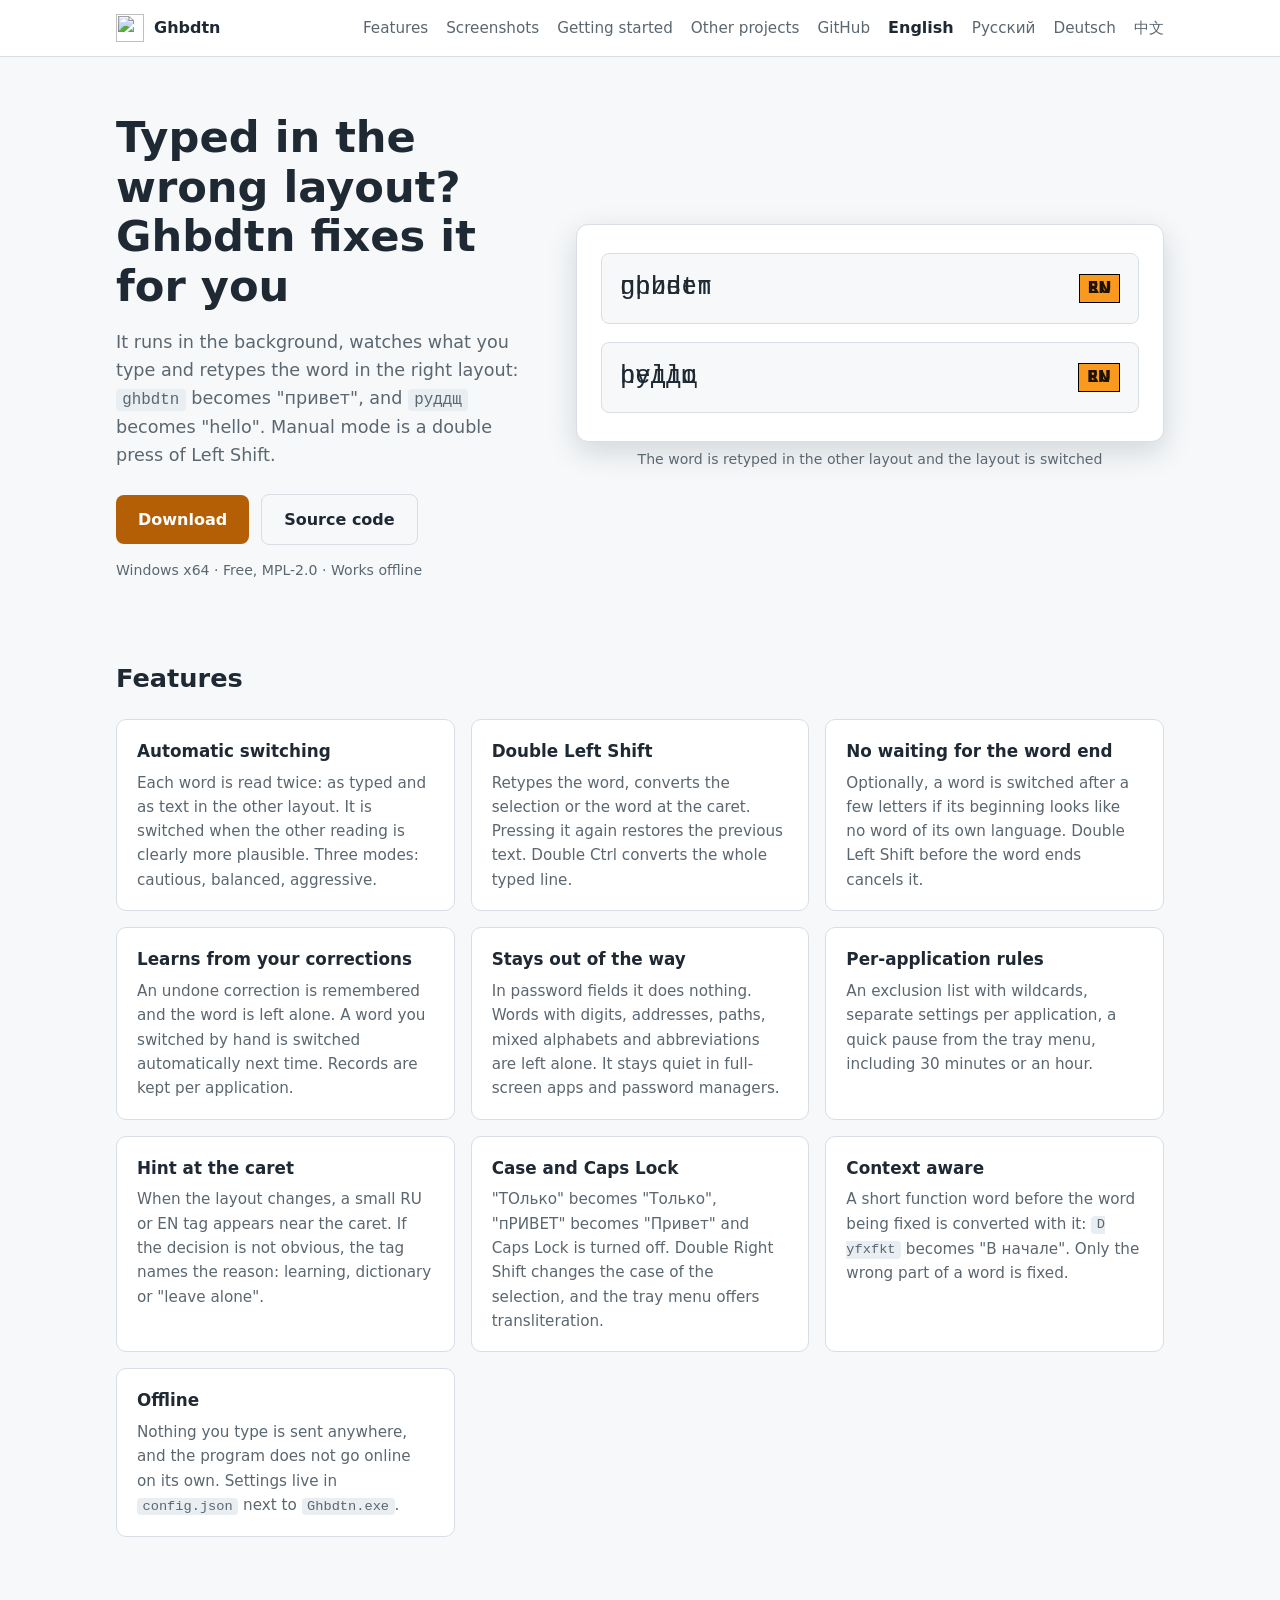
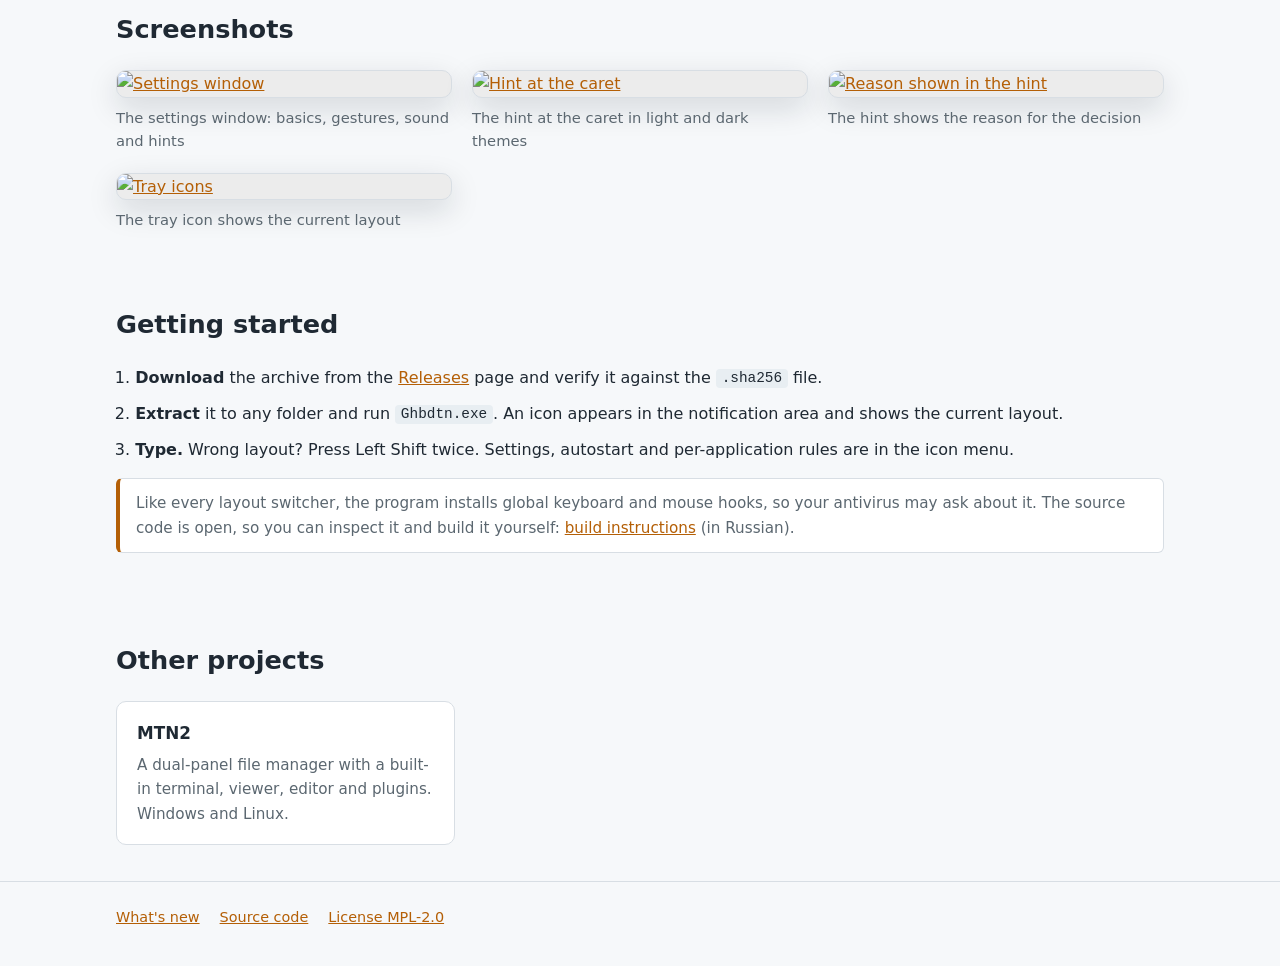
==== site/en/index.html @ 602c46ea "Add project site for GitHub Pages" ====
<!doctype html>
<html lang="en">
<head>
<meta charset="utf-8">
<meta name="viewport" content="width=device-width, initial-scale=1">
<title>Ghbdtn – automatic keyboard layout correction for Windows</title>
<meta name="description" content="Ghbdtn fixes words typed in the wrong keyboard layout: ghbdtn becomes привет, руддщ becomes hello. Runs in the background, offline, open source.">
<link rel="icon" href="../images/icon.ico">
<link rel="stylesheet" href="../style.css">
<link rel="alternate" hreflang="en" href="./">
<link rel="alternate" hreflang="ru" href="../ru/">
<link rel="alternate" hreflang="de" href="../de/">
<link rel="alternate" hreflang="zh" href="../zh/">
<meta property="og:title" content="Ghbdtn – automatic keyboard layout correction for Windows">
<meta property="og:description" content="Automatic RU/EN keyboard layout correction for Windows. Open source, offline.">
<meta property="og:image" content="https://laex.github.io/Ghbdtn/images/caret_hint_states.png">
<meta property="og:type" content="website">
</head>
<body>
<header class="top">
  <div class="wrap">
    <a class="brand" href="./"><img src="../images/icon.ico" alt="" width="28" height="28"> Ghbdtn</a>
    <nav class="links">
      <a href="#features">Features</a>
      <a href="#screenshots">Screenshots</a>
      <a href="#start">Getting started</a>
      <a href="#projects">Other projects</a>
      <a href="https://github.com/Laex/Ghbdtn">GitHub</a>
      <span class="lang">English</span>
      <a href="../ru/">Русский</a>
      <a href="../de/">Deutsch</a>
      <a href="../zh/">中文</a>
    </nav>
  </div>
</header>

<main class="wrap">
  <div class="hero">
    <div>
      <h1>Typed in the wrong layout? Ghbdtn fixes it for you</h1>
      <p class="lead">It runs in the background, watches what you type and retypes the word in the right layout: <code>ghbdtn</code> becomes "привет", and <code>руддщ</code> becomes "hello". Manual mode is a double press of Left Shift.</p>
      <div class="cta">
        <a class="btn" href="https://github.com/Laex/Ghbdtn/releases">Download</a>
        <a class="btn secondary" href="https://github.com/Laex/Ghbdtn">Source code</a>
      </div>
      <p class="fine">Windows x64 · Free, MPL-2.0 · Works offline</p>
    </div>
    <div>
      <div class="demo" aria-hidden="true">
        <div class="demo-field">
          <span class="demo-text"><span class="t-a">ghbdtn</span><span class="t-b">привет</span></span>
          <span class="demo-badge"><span class="t-a">EN</span><span class="t-b">RU</span></span>
        </div>
        <div class="demo-field">
          <span class="demo-text"><span class="t-a">руддщ</span><span class="t-b">hello</span></span>
          <span class="demo-badge"><span class="t-a">RU</span><span class="t-b">EN</span></span>
        </div>
      </div>
      <p class="fine demo-cap">The word is retyped in the other layout and the layout is switched</p>
    </div>
  </div>

  <section id="features">
    <h2>Features</h2>
    <div class="cards">
      <div class="card"><h3>Automatic switching</h3><p>Each word is read twice: as typed and as text in the other layout. It is switched when the other reading is clearly more plausible. Three modes: cautious, balanced, aggressive.</p></div>
      <div class="card"><h3>Double Left Shift</h3><p>Retypes the word, converts the selection or the word at the caret. Pressing it again restores the previous text. Double Ctrl converts the whole typed line.</p></div>
      <div class="card"><h3>No waiting for the word end</h3><p>Optionally, a word is switched after a few letters if its beginning looks like no word of its own language. Double Left Shift before the word ends cancels it.</p></div>
      <div class="card"><h3>Learns from your corrections</h3><p>An undone correction is remembered and the word is left alone. A word you switched by hand is switched automatically next time. Records are kept per application.</p></div>
      <div class="card"><h3>Stays out of the way</h3><p>In password fields it does nothing. Words with digits, addresses, paths, mixed alphabets and abbreviations are left alone. It stays quiet in full-screen apps and password managers.</p></div>
      <div class="card"><h3>Per-application rules</h3><p>An exclusion list with wildcards, separate settings per application, a quick pause from the tray menu, including 30 minutes or an hour.</p></div>
      <div class="card"><h3>Hint at the caret</h3><p>When the layout changes, a small RU or EN tag appears near the caret. If the decision is not obvious, the tag names the reason: learning, dictionary or "leave alone".</p></div>
      <div class="card"><h3>Case and Caps Lock</h3><p>"ТОлько" becomes "Только", "пРИВЕТ" becomes "Привет" and Caps Lock is turned off. Double Right Shift changes the case of the selection, and the tray menu offers transliteration.</p></div>
      <div class="card"><h3>Context aware</h3><p>A short function word before the word being fixed is converted with it: <code>D yfxfkt</code> becomes "В начале". Only the wrong part of a word is fixed.</p></div>
      <div class="card"><h3>Offline</h3><p>Nothing you type is sent anywhere, and the program does not go online on its own. Settings live in <code>config.json</code> next to <code>Ghbdtn.exe</code>.</p></div>
    </div>
  </section>

  <section id="screenshots">
    <h2>Screenshots</h2>
    <div class="gallery">
      <figure><a class="shot light" href="../images/settings.png"><img loading="lazy" src="../images/settings.png" alt="Settings window"></a><figcaption>The settings window: basics, gestures, sound and hints</figcaption></figure>
      <figure><a class="shot light" href="../images/caret_hint_states.png"><img loading="lazy" src="../images/caret_hint_states.png" alt="Hint at the caret"></a><figcaption>The hint at the caret in light and dark themes</figcaption></figure>
      <figure><a class="shot light" href="../images/caret_hint_notes.png"><img loading="lazy" src="../images/caret_hint_notes.png" alt="Reason shown in the hint"></a><figcaption>The hint shows the reason for the decision</figcaption></figure>
      <figure><a class="shot light" href="../images/tray_icons.png"><img loading="lazy" src="../images/tray_icons.png" alt="Tray icons"></a><figcaption>The tray icon shows the current layout</figcaption></figure>
    </div>
  </section>

  <section id="start">
    <h2>Getting started</h2>
    <ol class="steps">
      <li><strong>Download</strong> the archive from the <a href="https://github.com/Laex/Ghbdtn/releases">Releases</a> page and verify it against the <code>.sha256</code> file.</li>
      <li><strong>Extract</strong> it to any folder and run <code>Ghbdtn.exe</code>. An icon appears in the notification area and shows the current layout.</li>
      <li><strong>Type.</strong> Wrong layout? Press Left Shift twice. Settings, autostart and per-application rules are in the icon menu.</li>
    </ol>
    <p class="note">Like every layout switcher, the program installs global keyboard and mouse hooks, so your antivirus may ask about it. The source code is open, so you can inspect it and build it yourself: <a href="https://github.com/Laex/Ghbdtn#сборка-и-тесты">build instructions</a> (in Russian).</p>
  </section>

  <section id="projects">
    <h2>Other projects</h2>
    <div class="cards">
      <a class="card" href="https://laex.github.io/MTN2/en/"><h3>MTN2</h3><p>A dual-panel file manager with a built-in terminal, viewer, editor and plugins. Windows and Linux.</p></a>
    </div>
  </section>
</main>

<footer>
  <div class="wrap">
    <a href="https://github.com/Laex/Ghbdtn/blob/main/CHANGELOG.md">What's new</a>
    <a href="https://github.com/Laex/Ghbdtn">Source code</a>
    <a href="https://github.com/Laex/Ghbdtn/blob/main/LICENSE">License MPL-2.0</a>
  </div>
</footer>
</body>
</html>
---- site/style.css ----
:root {
  --bg: #f6f8fa;
  --surface: #ffffff;
  --text: #1f2933;
  --muted: #5b6770;
  --border: #d8dee4;
  --accent: #b45f06;
  --accent-text: #ffffff;
  --code-bg: #e8eef2;
  --shadow: 0 10px 30px rgba(15, 30, 40, 0.15);
  color-scheme: light dark;
}

@media (prefers-color-scheme: dark) {
  :root:not([data-theme="light"]) {
    --bg: #0e1418;
    --surface: #151d23;
    --text: #e4eaee;
    --muted: #93a1ab;
    --border: #26323a;
    --accent: #f99a1e;
    --accent-text: #1f1300;
    --code-bg: #1d2830;
    --shadow: 0 10px 30px rgba(0, 0, 0, 0.5);
  }
}

:root[data-theme="dark"] {
  --bg: #0e1418;
  --surface: #151d23;
  --text: #e4eaee;
  --muted: #93a1ab;
  --border: #26323a;
  --accent: #f99a1e;
  --accent-text: #1f1300;
  --code-bg: #1d2830;
  --shadow: 0 10px 30px rgba(0, 0, 0, 0.5);
}

* { box-sizing: border-box; }

html { scroll-behavior: smooth; }

body {
  margin: 0;
  background: var(--bg);
  color: var(--text);
  font: 16px/1.6 system-ui, -apple-system, "Segoe UI", Roboto, sans-serif;
}

a { color: var(--accent); }

code, kbd {
  font-family: ui-monospace, "Cascadia Mono", Consolas, monospace;
  font-size: 0.9em;
  background: var(--code-bg);
  border-radius: 4px;
  padding: 0.1em 0.4em;
}

kbd { border: 1px solid var(--border); border-bottom-width: 2px; }

.wrap {
  max-width: 1080px;
  margin: 0 auto;
  padding: 0 16px;
}

header.top {
  border-bottom: 1px solid var(--border);
  background: var(--surface);
}

header.top .wrap {
  display: flex;
  align-items: center;
  justify-content: space-between;
  gap: 16px;
  min-height: 56px;
  flex-wrap: wrap;
}

.brand {
  display: flex;
  align-items: center;
  gap: 10px;
  font-weight: 700;
  color: var(--text);
  text-decoration: none;
}

.brand img { width: 28px; height: 28px; }

nav.links { display: flex; gap: 18px; flex-wrap: wrap; align-items: center; }
nav.links a { color: var(--muted); text-decoration: none; font-size: 0.95rem; }
nav.links a:hover { color: var(--accent); }
nav.links .lang { color: var(--text); font-weight: 600; }

.hero {
  display: grid;
  grid-template-columns: minmax(0, 5fr) minmax(0, 7fr);
  gap: 40px;
  align-items: center;
  padding: 56px 0 40px;
}

.hero h1 {
  font-size: clamp(1.9rem, 4vw, 2.7rem);
  line-height: 1.15;
  margin: 0 0 16px;
}

.hero p.lead { color: var(--muted); font-size: 1.1rem; margin: 0 0 24px; }

.cta { display: flex; gap: 12px; flex-wrap: wrap; align-items: center; margin-bottom: 14px; }

.btn {
  display: inline-block;
  padding: 12px 22px;
  border-radius: 8px;
  background: var(--accent);
  color: var(--accent-text);
  font-weight: 600;
  text-decoration: none;
}

.btn:hover { filter: brightness(1.08); }

.btn.secondary {
  background: transparent;
  color: var(--text);
  border: 1px solid var(--border);
}

.fine { color: var(--muted); font-size: 0.88rem; margin: 6px 0 0; }

.shot {
  border-radius: 10px;
  overflow: hidden;
  box-shadow: var(--shadow);
  border: 1px solid var(--border);
  background: #000;
}

.shot img { display: block; width: 100%; height: auto; }

section { padding: 36px 0; }

section h2 { font-size: 1.6rem; margin: 0 0 20px; }

.cards {
  display: grid;
  grid-template-columns: repeat(auto-fill, minmax(280px, 1fr));
  gap: 16px;
}

.card {
  background: var(--surface);
  border: 1px solid var(--border);
  border-radius: 10px;
  padding: 18px 20px;
}

a.card { display: block; color: inherit; text-decoration: none; }
a.card:hover { border-color: var(--accent); }

.card h3 { margin: 0 0 6px; font-size: 1.05rem; }
.card p { margin: 0; color: var(--muted); font-size: 0.95rem; }

.gallery {
  display: grid;
  grid-template-columns: repeat(auto-fill, minmax(320px, 1fr));
  gap: 20px;
}

.gallery figure { margin: 0; }
.gallery a.shot { display: block; }
.gallery figcaption { color: var(--muted); font-size: 0.92rem; margin-top: 8px; }

ol.steps { padding-left: 1.2em; }
ol.steps li { margin-bottom: 10px; }

.note {
  background: var(--surface);
  border: 1px solid var(--border);
  border-left: 4px solid var(--accent);
  border-radius: 6px;
  padding: 12px 16px;
  color: var(--muted);
  font-size: 0.95rem;
}

footer {
  border-top: 1px solid var(--border);
  padding: 24px 0 40px;
  color: var(--muted);
  font-size: 0.9rem;
}

footer .wrap { display: flex; flex-wrap: wrap; gap: 8px 20px; }

@media (max-width: 800px) {
  .hero { grid-template-columns: 1fr; padding-top: 32px; }
  .gallery { grid-template-columns: 1fr; }
}

.shot.light { background: #ececec; }
.gallery img { max-height: 440px; width: auto; max-width: 100%; margin: 0 auto; }

.demo {
  background: var(--surface);
  border: 1px solid var(--border);
  border-radius: 12px;
  box-shadow: var(--shadow);
  padding: 28px 24px;
  display: grid;
  gap: 18px;
}

.demo-field {
  display: flex;
  align-items: center;
  justify-content: space-between;
  gap: 12px;
  background: var(--bg);
  border: 1px solid var(--border);
  border-radius: 8px;
  padding: 14px 18px;
  font-size: 1.6rem;
  min-height: 64px;
}

.demo-text, .demo-badge { position: relative; display: inline-block; }
.demo-text { font-family: ui-monospace, "Cascadia Mono", Consolas, monospace; min-width: 6ch; }
.demo-badge {
  min-width: 2.6em;
  text-align: center;
  background: #f99a1e;
  color: #1f1300;
  border: 1px solid #000;
  font: 700 0.95rem/1 system-ui, sans-serif;
  padding: 6px 8px;
}

.t-b, .t-b2 { position: absolute; left: 0; right: 0; top: 0; }
.demo-badge .t-b, .demo-badge .t-b2 { top: 6px; }

.t-a, .t-a2 { animation: show-first 6s infinite; }
.t-b, .t-b2 { animation: show-second 6s infinite; }
.demo-field + .demo-field span { animation-delay: -3s; }

@keyframes show-first { 0%, 40% { opacity: 1; } 50%, 90% { opacity: 0; } 100% { opacity: 1; } }
@keyframes show-second { 0%, 40% { opacity: 0; } 50%, 90% { opacity: 1; } 100% { opacity: 0; } }

.demo-cap { text-align: center; }

@media (prefers-reduced-motion: reduce) {
  .t-a, .t-a2, .t-b, .t-b2 { animation: none; }
  .t-b, .t-b2 { opacity: 0; }
}
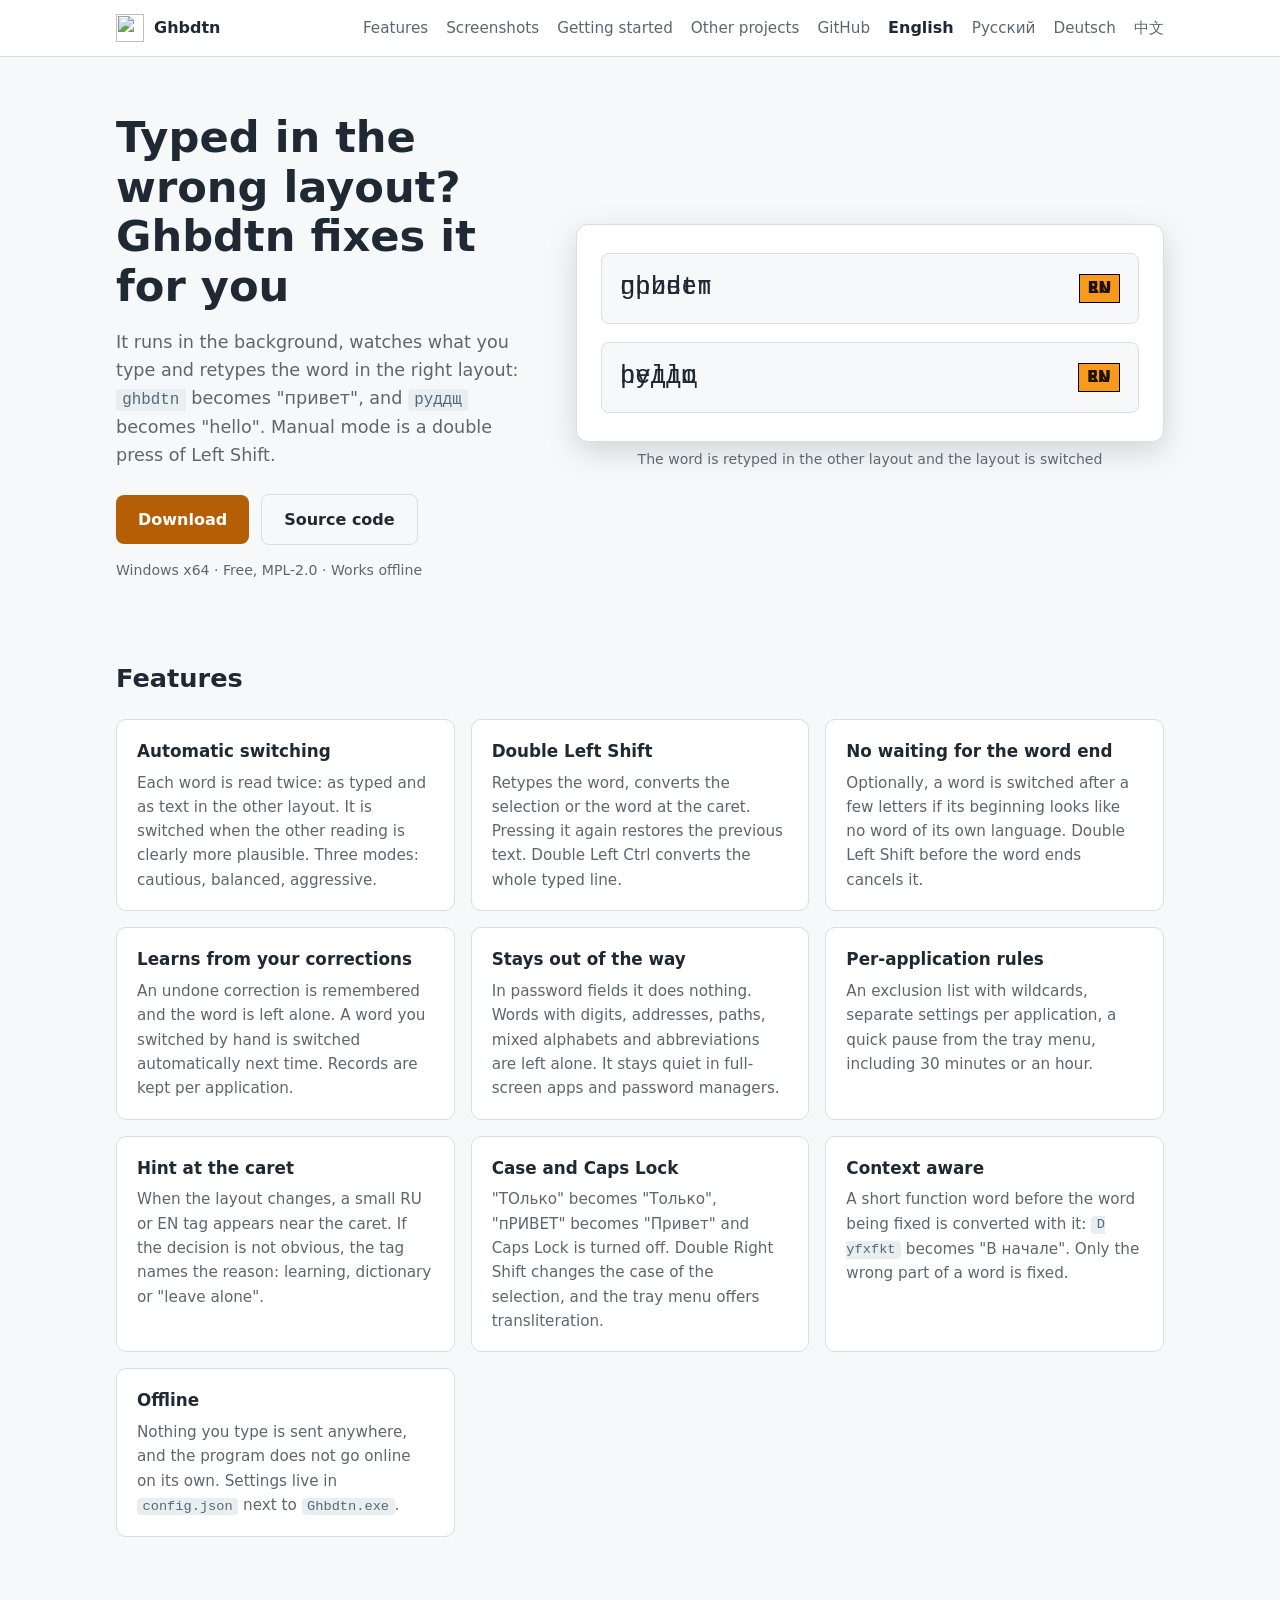
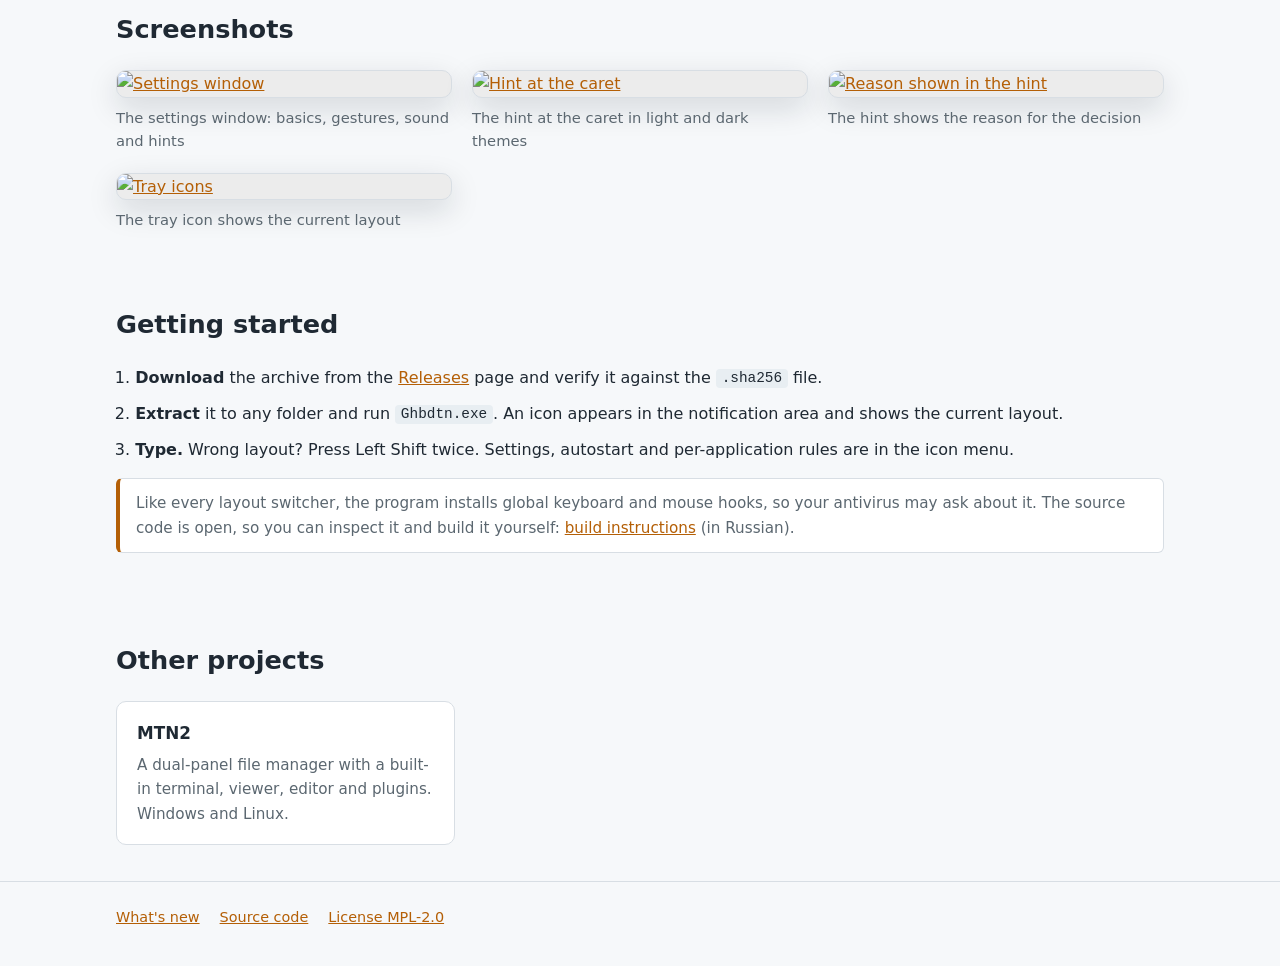
==== commit 2d072c41: "Limit double Ctrl to Left Ctrl and relabel gesture options" ====
--- a/site/en/index.html
+++ b/site/en/index.html
@@ -64,7 +64,7 @@
     <h2>Features</h2>
     <div class="cards">
       <div class="card"><h3>Automatic switching</h3><p>Each word is read twice: as typed and as text in the other layout. It is switched when the other reading is clearly more plausible. Three modes: cautious, balanced, aggressive.</p></div>
-      <div class="card"><h3>Double Left Shift</h3><p>Retypes the word, converts the selection or the word at the caret. Pressing it again restores the previous text. Double Ctrl converts the whole typed line.</p></div>
+      <div class="card"><h3>Double Left Shift</h3><p>Retypes the word, converts the selection or the word at the caret. Pressing it again restores the previous text. Double Left Ctrl converts the whole typed line.</p></div>
       <div class="card"><h3>No waiting for the word end</h3><p>Optionally, a word is switched after a few letters if its beginning looks like no word of its own language. Double Left Shift before the word ends cancels it.</p></div>
       <div class="card"><h3>Learns from your corrections</h3><p>An undone correction is remembered and the word is left alone. A word you switched by hand is switched automatically next time. Records are kept per application.</p></div>
       <div class="card"><h3>Stays out of the way</h3><p>In password fields it does nothing. Words with digits, addresses, paths, mixed alphabets and abbreviations are left alone. It stays quiet in full-screen apps and password managers.</p></div>
